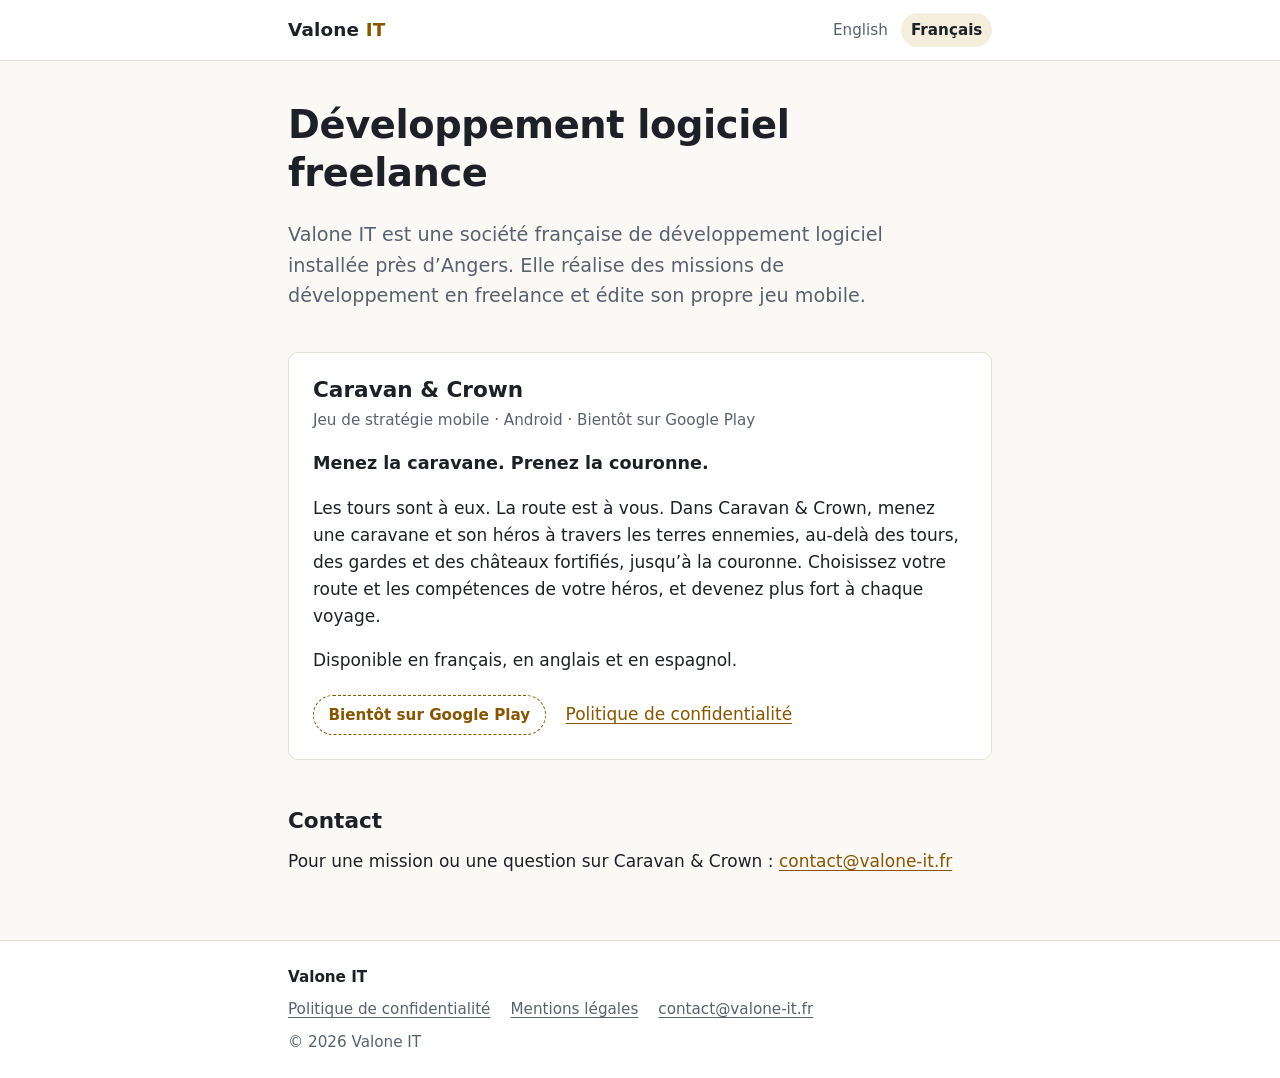
==== fr/index.html @ 3c856fcf "Add Valone IT website: home, Caravan & Crown privacy policy, mentions légales Static HTML/CSS in Eng" ====
<!doctype html>
<html lang="fr">
<head>
<meta charset="utf-8">
<meta name="viewport" content="width=device-width, initial-scale=1">
<title>Valone IT · Développement logiciel freelance</title>
<meta name="description" content="Valone IT est une société française de développement logiciel en freelance, éditrice du jeu Android Caravan &amp; Crown.">
<meta name="color-scheme" content="light dark">
<link rel="canonical" href="https://valone-it.fr/fr/">
<link rel="alternate" hreflang="en" href="https://valone-it.fr/">
<link rel="alternate" hreflang="fr" href="https://valone-it.fr/fr/">
<link rel="alternate" hreflang="x-default" href="https://valone-it.fr/">
<link rel="icon" href="/favicon.svg" type="image/svg+xml">
<link rel="stylesheet" href="/assets/style.css">
</head>
<body>
<a class="skip" href="#main">Aller au contenu</a>
<header class="site-header">
  <div class="wrap">
    <a class="brand" href="/fr/">Valone <span>IT</span></a>
    <nav class="lang" aria-label="Langue">
      <a href="/" hreflang="en" lang="en">English</a>
      <span aria-current="true">Français</span>
    </nav>
  </div>
</header>

<main id="main" class="wrap">
  <h1>Développement logiciel freelance</h1>
  <p class="lead">Valone IT est une société française de développement logiciel installée près d’Angers. Elle réalise des missions de développement en freelance et édite son propre jeu mobile.</p>

  <section class="card" aria-labelledby="jeu">
    <h2 id="jeu">Caravan &amp; Crown</h2>
    <p class="kicker">Jeu de stratégie mobile · Android · Bientôt sur Google Play</p>
    <p class="tagline">Menez la caravane. Prenez la couronne.</p>
    <p>Les tours sont à eux. La route est à vous. Dans Caravan &amp; Crown, menez une caravane et son héros à travers les terres ennemies, au-delà des tours, des gardes et des châteaux fortifiés, jusqu’à la couronne. Choisissez votre route et les compétences de votre héros, et devenez plus fort à chaque voyage.</p>
    <p>Disponible en français, en anglais et en espagnol.</p>
    <div class="actions">
      <!-- LIEN PLAY STORE : quand le jeu sera publié, remplacer ce span par
           <a class="badge" href="https://play.google.com/store/apps/details?id=com.valoneit.caravanandcrown&amp;hl=fr">Disponible sur Google Play</a> -->
      <span class="badge">Bientôt sur Google Play</span>
      <a href="/fr/caravan-and-crown/privacy/">Politique de confidentialité</a>
    </div>
  </section>

  <h2 id="contact">Contact</h2>
  <p>Pour une mission ou une question sur Caravan &amp; Crown : <a href="mailto:contact@valone-it.fr">contact@valone-it.fr</a></p>
</main>

<footer class="site-footer">
  <div class="wrap">
    <p class="footer-brand">Valone IT</p>
    <ul class="footer-links">
      <li><a href="/fr/caravan-and-crown/privacy/">Politique de confidentialité</a></li>
      <li><a href="/fr/mentions-legales/">Mentions légales</a></li>
      <li><a href="mailto:contact@valone-it.fr">contact@valone-it.fr</a></li>
    </ul>
    <p>© 2026 Valone IT</p>
  </div>
</footer>
</body>
</html>
---- assets/style.css ----
/* Valone IT — single stylesheet. No external fonts, no CDN. */

:root {
  color-scheme: light dark;
  --bg: #faf9f6;
  --surface: #ffffff;
  --text: #1d2026;
  --muted: #5a616e;
  --border: #e3e0d8;
  --accent: #865600;
  --accent-soft: #f6eedd;
  --focus: #1f5fbf;
  --radius: 10px;
  --font: system-ui, -apple-system, "Segoe UI", Roboto, "Helvetica Neue", Arial, sans-serif;
}

@media (prefers-color-scheme: dark) {
  :root {
    --bg: #131519;
    --surface: #1b1e23;
    --text: #e8e6e1;
    --muted: #a5abb6;
    --border: #2e323a;
    --accent: #e3b45a;
    --accent-soft: #2a2418;
    --focus: #8ab4ff;
  }
}

*, *::before, *::after { box-sizing: border-box; }

html { -webkit-text-size-adjust: 100%; text-size-adjust: 100%; }

body {
  margin: 0;
  background: var(--bg);
  color: var(--text);
  font-family: var(--font);
  font-size: 1.0625rem;
  line-height: 1.6;
  display: flex;
  flex-direction: column;
  min-height: 100vh;
}

main { flex: 1; padding-block: 2.5rem 3rem; }

.wrap {
  width: 100%;
  max-width: 46rem;
  margin-inline: auto;
  padding-inline: 1rem;
}

a { color: var(--accent); text-underline-offset: 0.18em; }
a:hover { text-decoration-thickness: 2px; }
a:focus-visible { outline: 2px solid var(--focus); outline-offset: 2px; border-radius: 2px; }

h1, h2, h3 { line-height: 1.25; margin: 0 0 0.6em; }
h1 { font-size: clamp(1.75rem, 1.3rem + 2vw, 2.4rem); letter-spacing: -0.01em; }
h2 { font-size: 1.35rem; margin-top: 2.2em; }
h3 { font-size: 1.1rem; margin-top: 1.6em; }
p, ul, ol, dl { margin: 0 0 1em; }
ul, ol { padding-left: 1.3em; }
li + li { margin-top: 0.3em; }
code { font-size: 0.92em; overflow-wrap: anywhere; }

/* Skip link */
.skip {
  position: absolute;
  left: -999px;
  top: 0.5rem;
  background: var(--surface);
  padding: 0.4rem 0.8rem;
  border: 1px solid var(--border);
  border-radius: var(--radius);
}
.skip:focus { left: 0.5rem; z-index: 10; }

/* Header */
.site-header { border-bottom: 1px solid var(--border); background: var(--surface); }
.site-header .wrap {
  display: flex;
  align-items: center;
  justify-content: space-between;
  gap: 1rem;
  min-height: 3.75rem;
}
.brand {
  font-weight: 700;
  font-size: 1.15rem;
  letter-spacing: 0.01em;
  color: var(--text);
  text-decoration: none;
}
.brand span { color: var(--accent); }

.lang { display: flex; gap: 0.25rem; font-size: 0.95rem; }
.lang a, .lang [aria-current] {
  padding: 0.3rem 0.6rem;
  border-radius: 999px;
  text-decoration: none;
}
.lang [aria-current] { background: var(--accent-soft); color: var(--text); font-weight: 600; }
.lang a { color: var(--muted); }
.lang a:hover { color: var(--text); }

/* Home */
.lead { font-size: 1.2rem; color: var(--muted); max-width: 38rem; }

.card {
  background: var(--surface);
  border: 1px solid var(--border);
  border-radius: var(--radius);
  padding: 1.5rem;
  margin-top: 2.5rem;
}
.card h2 { margin-top: 0; margin-bottom: 0.2em; }
.card .kicker { color: var(--muted); font-size: 0.95rem; margin-bottom: 1rem; }
.tagline { font-weight: 600; font-size: 1.1rem; }

.actions { display: flex; flex-wrap: wrap; gap: 0.75rem 1.25rem; align-items: center; margin: 1.25rem 0 0; }
.badge {
  display: inline-block;
  padding: 0.45rem 0.9rem;
  border-radius: 999px;
  border: 1px dashed var(--accent);
  color: var(--accent);
  font-weight: 600;
  font-size: 0.95rem;
}
a.badge { border-style: solid; text-decoration: none; }

/* Policy pages */
.meta { color: var(--muted); font-size: 0.95rem; }

.summary {
  background: var(--accent-soft);
  border-radius: var(--radius);
  padding: 1rem 1.25rem;
  margin: 1.5rem 0;
}
.summary h2 { margin-top: 0; font-size: 1.1rem; }
.summary ul { margin-bottom: 0; }

.toc {
  border: 1px solid var(--border);
  border-radius: var(--radius);
  padding: 1rem 1.25rem;
  background: var(--surface);
}
.toc h2 { margin-top: 0; font-size: 1rem; }
.toc ol { margin-bottom: 0; }

section[id], h2[id], h3[id] { scroll-margin-top: 1rem; }

/* Legal notice */
.facts {
  display: grid;
  grid-template-columns: 1fr;
  gap: 0.15rem 1.5rem;
  background: var(--surface);
  border: 1px solid var(--border);
  border-radius: var(--radius);
  padding: 1rem 1.25rem;
}
.facts dt { color: var(--muted); font-size: 0.95rem; }
.facts dd { margin: 0 0 0.6rem; overflow-wrap: anywhere; }
@media (min-width: 40rem) {
  .facts { grid-template-columns: 13rem 1fr; }
  .facts dd { margin-bottom: 0.35rem; }
}

address { font-style: normal; }

/* Footer */
.site-footer {
  border-top: 1px solid var(--border);
  background: var(--surface);
  color: var(--muted);
  font-size: 0.95rem;
  padding-block: 1.5rem;
}
.site-footer p { margin: 0; }
.footer-brand { color: var(--text); font-weight: 700; }
.footer-links {
  list-style: none;
  padding: 0;
  margin: 0.5rem 0;
  display: flex;
  flex-wrap: wrap;
  gap: 0.35rem 1.25rem;
}
.footer-links li + li { margin-top: 0; }
.site-footer a { color: var(--muted); }
.site-footer a:hover { color: var(--text); }
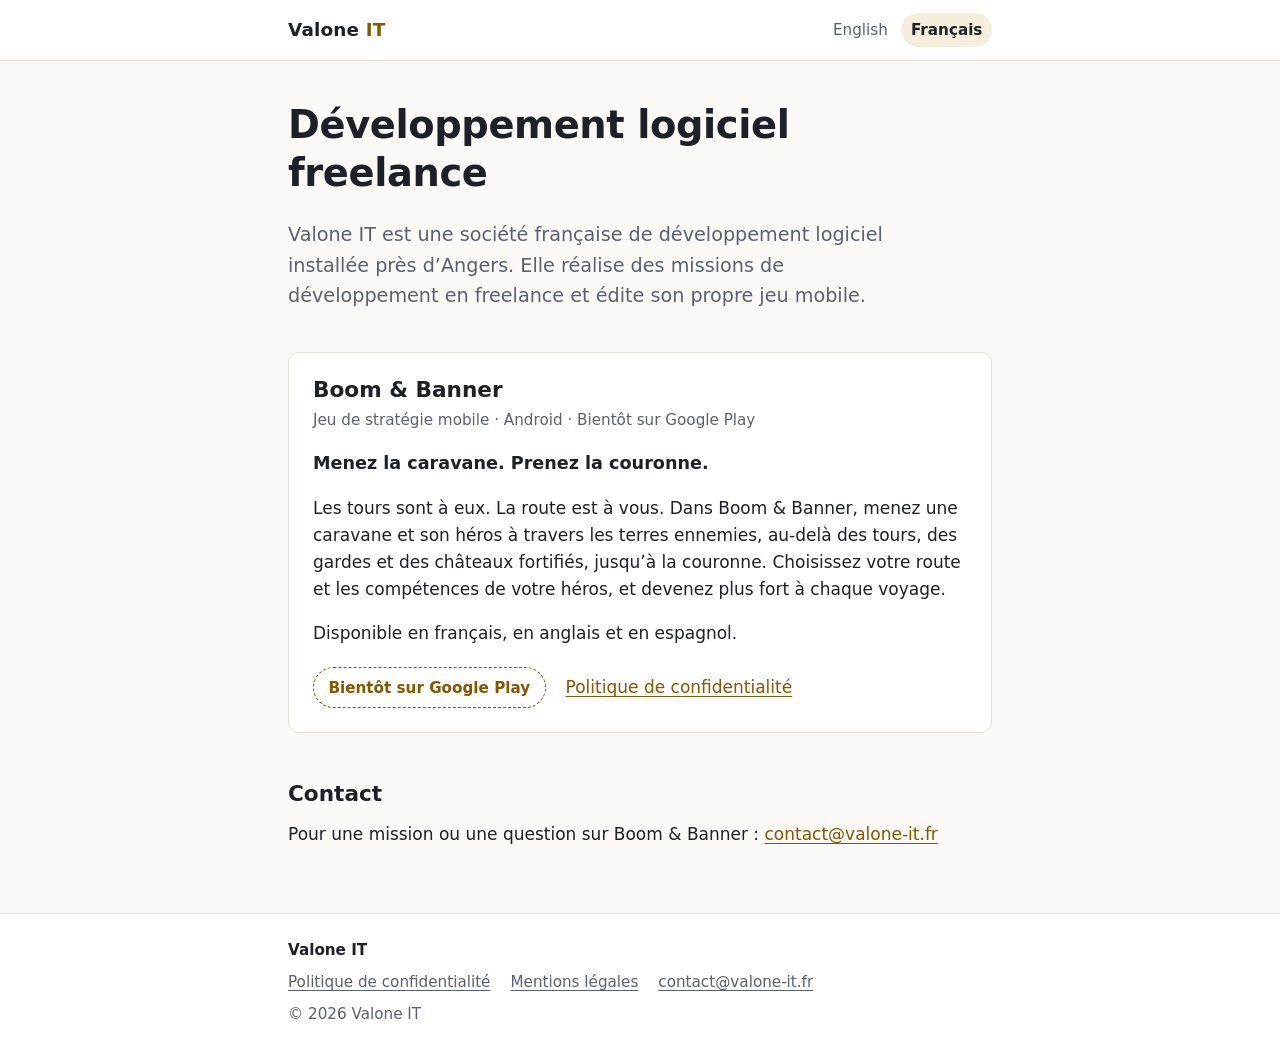
==== commit d4c11db9: "Rename the game to Boom & Banner (com.valoneit.boomandbanner) Move the privacy policy to /boom-and-b" ====
--- a/fr/index.html
+++ b/fr/index.html
@@ -4,7 +4,7 @@
 <meta charset="utf-8">
 <meta name="viewport" content="width=device-width, initial-scale=1">
 <title>Valone IT · Développement logiciel freelance</title>
-<meta name="description" content="Valone IT est une société française de développement logiciel en freelance, éditrice du jeu Android Caravan &amp; Crown.">
+<meta name="description" content="Valone IT est une société française de développement logiciel en freelance, éditrice du jeu Android Boom &amp; Banner.">
 <meta name="color-scheme" content="light dark">
 <link rel="canonical" href="https://valone-it.fr/fr/">
 <link rel="alternate" hreflang="en" href="https://valone-it.fr/">
@@ -30,28 +30,28 @@
   <p class="lead">Valone IT est une société française de développement logiciel installée près d’Angers. Elle réalise des missions de développement en freelance et édite son propre jeu mobile.</p>
 
   <section class="card" aria-labelledby="jeu">
-    <h2 id="jeu">Caravan &amp; Crown</h2>
+    <h2 id="jeu">Boom &amp; Banner</h2>
     <p class="kicker">Jeu de stratégie mobile · Android · Bientôt sur Google Play</p>
     <p class="tagline">Menez la caravane. Prenez la couronne.</p>
-    <p>Les tours sont à eux. La route est à vous. Dans Caravan &amp; Crown, menez une caravane et son héros à travers les terres ennemies, au-delà des tours, des gardes et des châteaux fortifiés, jusqu’à la couronne. Choisissez votre route et les compétences de votre héros, et devenez plus fort à chaque voyage.</p>
+    <p>Les tours sont à eux. La route est à vous. Dans Boom &amp; Banner, menez une caravane et son héros à travers les terres ennemies, au-delà des tours, des gardes et des châteaux fortifiés, jusqu’à la couronne. Choisissez votre route et les compétences de votre héros, et devenez plus fort à chaque voyage.</p>
     <p>Disponible en français, en anglais et en espagnol.</p>
     <div class="actions">
       <!-- LIEN PLAY STORE : quand le jeu sera publié, remplacer ce span par
-           <a class="badge" href="https://play.google.com/store/apps/details?id=com.valoneit.caravanandcrown&amp;hl=fr">Disponible sur Google Play</a> -->
+           <a class="badge" href="https://play.google.com/store/apps/details?id=com.valoneit.boomandbanner&amp;hl=fr">Disponible sur Google Play</a> -->
       <span class="badge">Bientôt sur Google Play</span>
-      <a href="/fr/caravan-and-crown/privacy/">Politique de confidentialité</a>
+      <a href="/fr/boom-and-banner/privacy/">Politique de confidentialité</a>
     </div>
   </section>
 
   <h2 id="contact">Contact</h2>
-  <p>Pour une mission ou une question sur Caravan &amp; Crown : <a href="mailto:contact@valone-it.fr">contact@valone-it.fr</a></p>
+  <p>Pour une mission ou une question sur Boom &amp; Banner : <a href="mailto:contact@valone-it.fr">contact@valone-it.fr</a></p>
 </main>
 
 <footer class="site-footer">
   <div class="wrap">
     <p class="footer-brand">Valone IT</p>
     <ul class="footer-links">
-      <li><a href="/fr/caravan-and-crown/privacy/">Politique de confidentialité</a></li>
+      <li><a href="/fr/boom-and-banner/privacy/">Politique de confidentialité</a></li>
       <li><a href="/fr/mentions-legales/">Mentions légales</a></li>
       <li><a href="mailto:contact@valone-it.fr">contact@valone-it.fr</a></li>
     </ul>
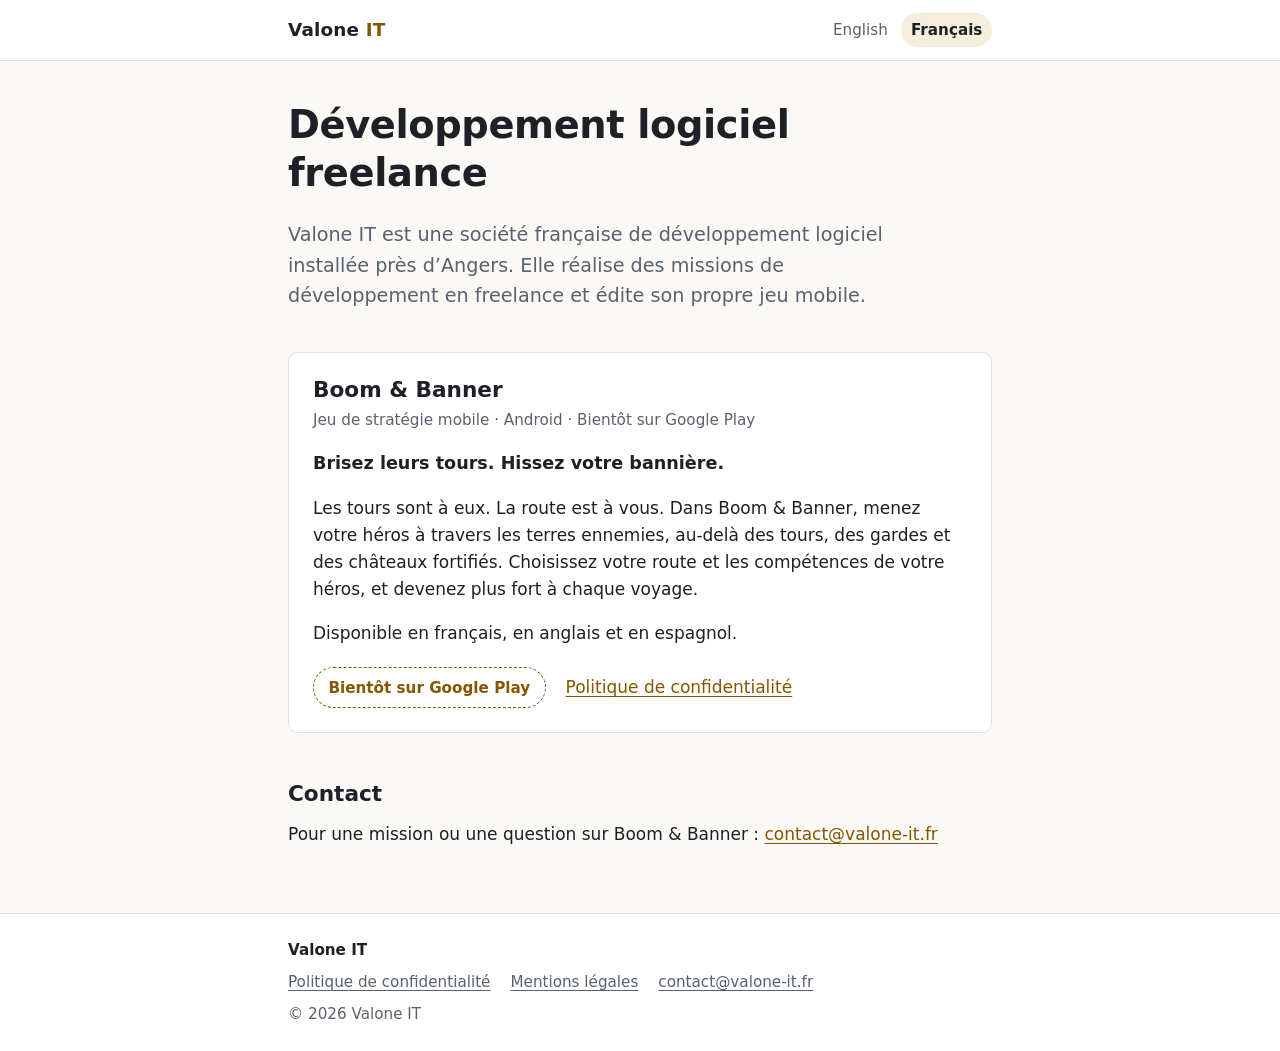
==== commit 91a09317: "Home page: new Boom & Banner tagline and description Co-Authored-By: Claude Opus 5.5 <noreply@anthro" ====
--- a/fr/index.html
+++ b/fr/index.html
@@ -32,8 +32,8 @@
   <section class="card" aria-labelledby="jeu">
     <h2 id="jeu">Boom &amp; Banner</h2>
     <p class="kicker">Jeu de stratégie mobile · Android · Bientôt sur Google Play</p>
-    <p class="tagline">Menez la caravane. Prenez la couronne.</p>
-    <p>Les tours sont à eux. La route est à vous. Dans Boom &amp; Banner, menez une caravane et son héros à travers les terres ennemies, au-delà des tours, des gardes et des châteaux fortifiés, jusqu’à la couronne. Choisissez votre route et les compétences de votre héros, et devenez plus fort à chaque voyage.</p>
+    <p class="tagline">Brisez leurs tours. Hissez votre bannière.</p>
+    <p>Les tours sont à eux. La route est à vous. Dans Boom &amp; Banner, menez votre héros à travers les terres ennemies, au-delà des tours, des gardes et des châteaux fortifiés. Choisissez votre route et les compétences de votre héros, et devenez plus fort à chaque voyage.</p>
     <p>Disponible en français, en anglais et en espagnol.</p>
     <div class="actions">
       <!-- LIEN PLAY STORE : quand le jeu sera publié, remplacer ce span par
